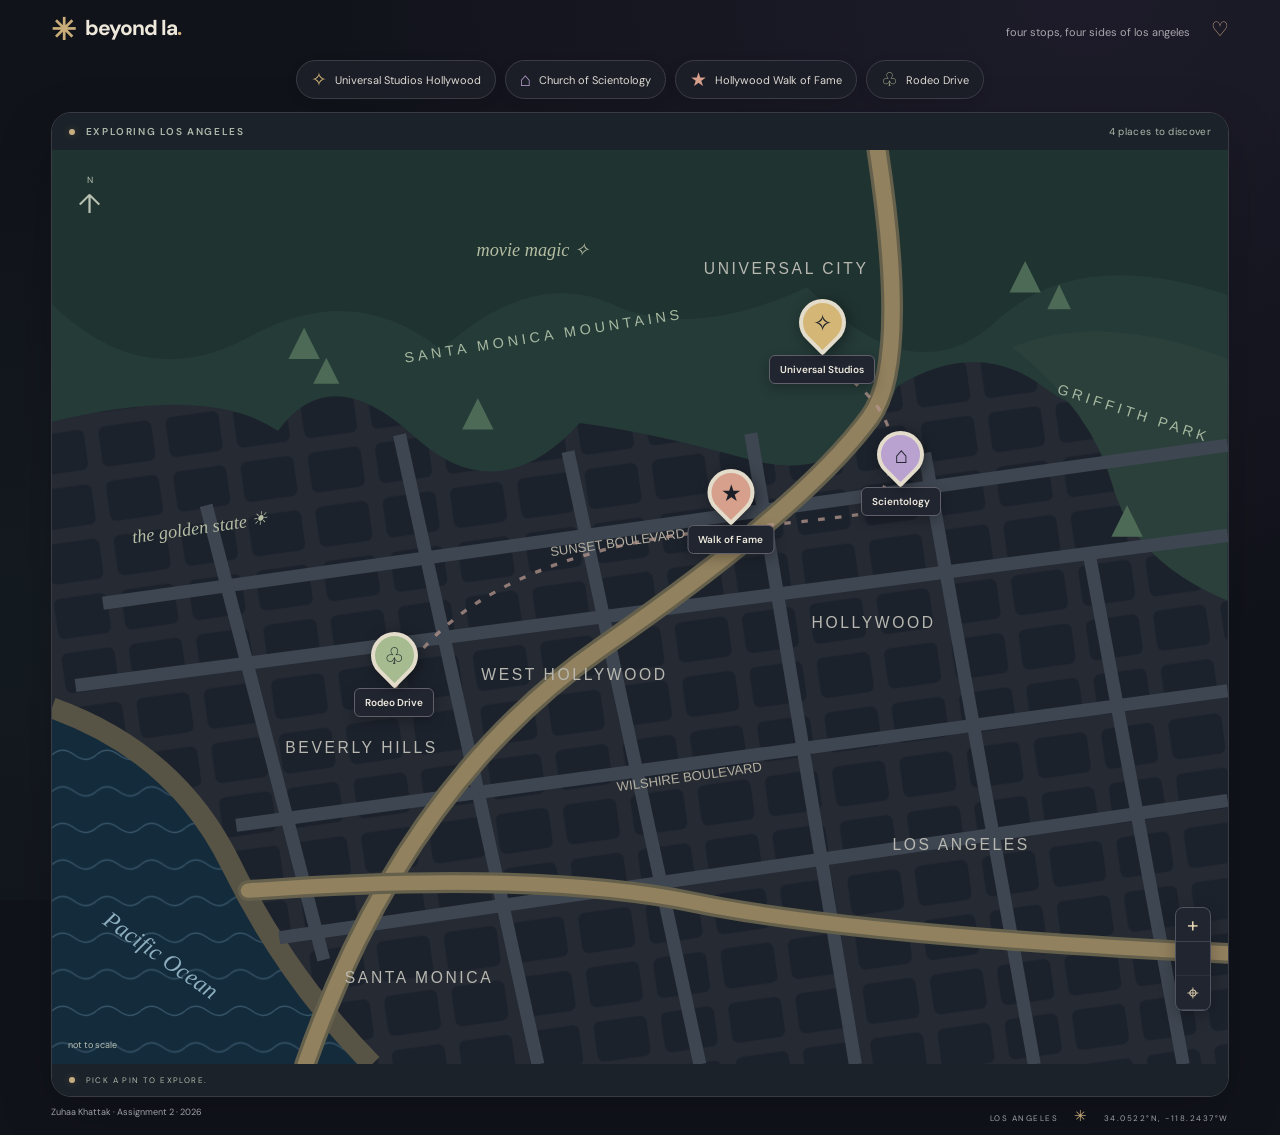
==== index.html @ 99b4400f "Create Beyond LA interactive travel website" ====
<!doctype html>
<html lang="en">
<head>
<meta charset="UTF-8"><meta name="viewport" content="width=device-width, initial-scale=1.0"><meta name="theme-color" content="#11131b">
<title>Assignment 2</title><link rel="stylesheet" href="styles.css"><script defer src="script.js"></script>
</head>
<body>
<header class="site-header"><a href="./index.html" class="logo"><span class="logo-icon">✳</span>beyond la<span class="logo-dot">.</span></a><span class="header-note">four stops, four sides of los angeles <span>♡</span></span></header>
<main>
<nav id="location-list" class="location-nav" aria-label="Explore the four locations"></nav>

<section class="explorer" aria-label="Explore Los Angeles locations">
<div class="map-column"><div class="map-topline"><span><span class="live-dot"></span> EXPLORING LOS ANGELES</span><span>4 places to discover</span></div>
<div class="map" id="map"><svg id="map-art" viewBox="0 0 900 700" preserveAspectRatio="xMidYMid meet" role="img" aria-label="Illustrated map of Los Angeles showing Beverly Hills, Hollywood, Church of Scientology, and Universal City">
<defs><pattern id="blocks" width="52" height="42" patternUnits="userSpaceOnUse" patternTransform="rotate(-8)"><rect width="52" height="42" fill="#252a33"/><rect x="5" y="5" width="41" height="31" rx="5" fill="#1c222c"/></pattern><pattern id="water" width="34" height="28" patternUnits="userSpaceOnUse"><path d="M0 15 Q8 8 17 15 T34 15" stroke="#365367" fill="none"/></pattern></defs>
<rect width="900" height="700" fill="url(#blocks)"/>
<path d="M0 0H900V205Q811 221 760 182T647 181Q610 258 534 237T404 209Q341 278 277 219T173 215Q120 179 0 208Z" fill="#253b38"/>
<path d="M0 0H900V111Q785 73 723 131T578 105Q490 146 429 118T298 153Q231 99 151 143T0 118Z" fill="#1b2d2c" opacity=".6"/>
<path d="M735 151Q804 123 900 160V345Q828 315 812 257T735 151" fill="#2b403b"/>
<path d="M0 430Q90 465 131 549T237 700H0Z" fill="#142b3b"/><path d="M0 430Q90 465 131 549T237 700H0Z" fill="url(#water)"/><path d="M0 427Q95 461 137 547T245 700" fill="none" stroke="#575345" stroke-width="16"/>
<g fill="none" stroke="#3e4651" stroke-width="10"><path d="M39 347L900 226"/><path d="M18 410L900 295"/><path d="M141 517L900 414"/><path d="M174 603L900 498"/><path d="M118 272L208 620"/><path d="M266 218L372 700"/><path d="M395 231L496 700"/><path d="M535 217L615 700"/><path d="M668 232L752 700"/><path d="M794 309L866 700"/></g>
<g fill="none" stroke-linecap="round"><path d="M194 700Q269 486 422 380T626 205Q657 164 632 0" stroke="#65604c" stroke-width="17"/><path d="M194 700Q269 486 422 380T626 205Q657 164 632 0" stroke="#92815e" stroke-width="12"/><path d="M150 567Q371 551 492 576T900 615" stroke="#65604c" stroke-width="16"/><path d="M150 567Q371 551 492 576T900 615" stroke="#92815e" stroke-width="11"/></g>
<g fill="#a7b9a1" font-family="Arial,sans-serif" font-size="11" letter-spacing="3" text-anchor="middle"><text x="377" y="146" transform="rotate(-9 377 146)">SANTA MONICA MOUNTAINS</text><text x="827" y="205" transform="rotate(18 827 205)">GRIFFITH PARK</text></g>
<g fill="#b8b8b1" font-family="Arial,sans-serif" font-size="12" letter-spacing="2" text-anchor="middle"><text x="237" y="462">BEVERLY HILLS</text><text x="400" y="406">WEST HOLLYWOOD</text><text x="629" y="366">HOLLYWOOD</text><text x="562" y="95">UNIVERSAL CITY</text><text x="696" y="536">LOS ANGELES</text><text x="281" y="638">SANTA MONICA</text></g>
<g fill="#b4afa0" font-family="Arial,sans-serif" font-size="10"><text x="382" y="311" transform="rotate(-8 382 311)">SUNSET BOULEVARD</text><text x="433" y="491" transform="rotate(-8 433 491)">WILSHIRE BOULEVARD</text></g>
<path d="M262 413Q319 309 519 290T634 264Q666 206 590 161" fill="none" stroke="#b5968d" stroke-width="2.5" stroke-dasharray="5 8" opacity=".75"/>
<g fill="#4d6a57"><path d="M193 136l-12 24h24zM210 159l-10 20h20zM326 190l-12 24h24zM745 85l-12 24h24zM771 103l-9 19h18zM823 272l-12 24h24z"/></g>
<g fill="#8caebf" font-family="Georgia,serif" font-size="18" font-style="italic"><text x="38" y="592" transform="rotate(35 38 592)">Pacific Ocean</text></g><g fill="#b5bda3" font-family="Georgia,serif" font-style="italic" font-size="14"><text x="325" y="81"> movie magic ✧</text><text x="62" y="301" transform="rotate(-8 62 301)">the golden state ☀</text></g>
</svg><div id="pins"></div><div class="compass" aria-hidden="true">N<span>↑</span></div><div class="map-controls"><button id="zoom-in" aria-label="Zoom in">+</button><button id="zoom-out" aria-label="Zoom out"></button><button id="reset-map" aria-label="Reset map view">⌖</button></div><span class="map-footnote">not to scale</span><div class="map-caption"><span></span></div></div>
<div class="map-bottom"><span><i></i> PICK A PIN TO EXPLORE.</span><span></span></div></div>

</section><footer><span>Zuhaa Khattak · Assignment 2 · 2026</span><span>LOS ANGELES <span class="footer-star">✳</span> 34.0522°N, -118.2437°W</span></footer>
</main></body></html>
---- styles.css ----
@import url('https://fonts.googleapis.com/css2?family=DM+Sans:wght@400;500;600;700&family=Playfair+Display:ital,wght@0,400;0,500;0,600;1,400;1,500&display=swap');
:root{--paper:#fbf8f1;--ink:#343d36;--line:#e5e3d8}*{box-sizing:border-box}body{margin:0;background:var(--paper);color:var(--ink);font-family:'DM Sans',sans-serif}button,a{-webkit-tap-highlight-color:transparent}button{font:inherit;cursor:pointer;color:inherit}button:focus-visible,a:focus-visible{outline:3px solid #587661;outline-offset:5px}a{color:inherit;text-decoration:none}.site-header{height:91px;border-bottom:1px solid var(--line);display:flex;align-items:center;justify-content:space-between;padding:0 6%}.logo{font-weight:700;font-size:23px;letter-spacing:-1px}.logo-icon{color:#6f8968;font-size:36px;vertical-align:middle;margin-right:10px}.logo-dot{color:#ce947c}.header-note{font-size:12px;color:#85877d}.header-note span{margin-left:18px;font-size:20px}main{max-width:1400px;margin:auto;padding:0 6%}.intro{padding:48px 0 36px;position:relative}.eyebrow{font-size:10px;letter-spacing:2.5px;font-weight:600}.eyebrow span{display:inline-block;width:7px;height:7px;background:#859876;border-radius:50%;margin-right:9px}h1{font-family:'Playfair Display',Georgia,serif;font-weight:400;font-size:clamp(40px,4.5vw,62px);letter-spacing:-2px;margin:13px 0 15px;line-height:1.2}h1 em{color:#73896a;font-weight:400}.sparkle{display:inline-block;font-size:44px;color:#cfab6b;margin-left:24px;transform:translateY(-16px)}.intro p{font-size:13px;color:#898c82;line-height:1.9;margin:0}.postmark{position:absolute;right:27px;top:59px;border:1px dashed #babca9;border-radius:50%;width:108px;height:108px;display:flex;flex-direction:column;justify-content:center;align-items:center;transform:rotate(12deg);font-size:10px;line-height:1.6;letter-spacing:2px;color:#869177}.postmark span{font-size:29px;line-height:1.1}.explorer{border:1px solid #dedfd3;border-radius:16px;overflow:hidden;display:grid;grid-template-columns:minmax(0,1fr) 325px;background:#fffdf7;box-shadow:0 8px 28px #4d584808}.map-column{min-width:0;border-right:1px solid var(--line)}.map-topline{display:flex;justify-content:space-between;padding:19px 24px;font-size:10px;color:#95968c;letter-spacing:.3px}.map-topline>span:first-child{letter-spacing:1.6px;color:#68755f;font-weight:600}.live-dot{display:inline-block;width:6px;height:6px;background:#8eaa81;border-radius:50%;margin-right:7px}.map{position:relative;aspect-ratio:900/700;overflow:hidden;background:#eeeade}.map svg{display:block;width:100%;height:100%;transition:transform .35s}#pins{position:absolute;inset:0;transition:transform .35s;pointer-events:none}.pin{position:absolute;transform:translate(-50%,-100%);border:0;background:none;display:flex;align-items:center;flex-direction:column;padding:0;pointer-events:auto;isolation:isolate}.pin-icon{width:47px;height:47px;border:4px solid #fffdf7;border-radius:50% 50% 50% 5%;transform:rotate(-45deg);background:var(--color);display:grid;place-items:center;box-shadow:0 4px 7px #424a3920;transition:scale .2s}.pin-icon span{transform:rotate(45deg);font-size:23px;color:#fffdf7}.pin-label{font-size:10px;font-weight:600;white-space:nowrap;margin-top:9px;background:#fffdf7;padding:7px 10px;border-radius:6px;box-shadow:0 2px 8px #424a3915}.pin:hover .pin-icon,.pin[aria-pressed=true] .pin-icon{scale:1.16}.pin[aria-pressed=true] .pin-label{outline:2px solid var(--color)}.compass{position:absolute;top:24px;left:26px;font-size:9px;color:#8c9382;text-align:center}.compass span{display:block;font-size:27px}.map-controls{position:absolute;right:17px;bottom:53px;display:flex;flex-direction:column;background:#fffdf9;box-shadow:0 2px 8px #424a3912;border-radius:8px;overflow:hidden}.map-controls button{border:0;border-bottom:1px solid #ebe9df;background:transparent;width:34px;height:34px;font-size:21px}.map-controls button:hover{background:#e7ecdf}.map-controls button:disabled{opacity:.4;cursor:default}.map-footnote{position:absolute;left:16px;bottom:13px;font-size:9px;color:#7b8279}.map-caption{position:absolute;right:67px;bottom:17px;font:italic 14px 'Playfair Display',Georgia,serif;color:#82856c;transform:rotate(-4deg)}.map-caption span{font-size:21px;padding-left:8px}.map-bottom{padding:18px 21px;display:flex;justify-content:space-between;align-items:center;gap:8px}.map-bottom>span{font-size:8px;letter-spacing:1.4px;color:#92998b}.map-bottom i{display:inline-block;width:6px;height:6px;background:#aab696;border-radius:50%;margin-right:7px}.map-bottom button{border:0;background:none;font-size:10px}.map-bottom button span{margin-left:8px}.sidebar{padding:29px 25px}.side-eyebrow{font-size:9px;letter-spacing:1.8px;color:#93958b;display:flex;justify-content:space-between}.side-eyebrow span{font-size:9px;letter-spacing:1px}h2{font:400 34px/1.2 'Playfair Display',Georgia,serif;letter-spacing:-.8px;margin:20px 0 12px}h2>span{font-family:Georgia,serif;font-size:30px;color:#91a080;margin-left:18px}.side-description{color:#99998e;font-size:11px;line-height:1.9;margin-bottom:26px}.location-card{display:flex;align-items:center;gap:13px;width:100%;text-align:left;border:1px solid #e5e4da;border-radius:10px;background:transparent;padding:15px 12px;margin:10px 0;transition:background .2s,transform .2s}.location-card:hover{background:#f3f1e7;transform:translateX(3px)}.card-icon{display:grid;place-items:center;flex-shrink:0;width:36px;height:39px;background:var(--tint);color:var(--color);border-radius:8px;font-size:21px}.card-text{flex:1}.card-text strong{font-size:11px;font-weight:500;display:block}.card-text small{font-size:9px;color:#9b9d92;display:block;margin-top:6px;letter-spacing:.2px}.card-arrow{font-size:15px;color:#a7aa9b}.note{display:flex;justify-content:center;gap:13px;align-items:center;margin-top:31px;transform:rotate(-3deg)}.note>span{font-size:32px;color:#b3b28f}.note p{font-size:11px;color:#8e9383;line-height:1.8}.note em{font:italic 14px 'Playfair Display',Georgia,serif}footer{display:flex;justify-content:space-between;padding:26px 0 30px;color:#9a9d90;font-size:10px}footer>span:last-child{font-size:8px;letter-spacing:1.5px}.footer-star{color:#9baa8a;font-size:15px;margin:0 12px}.back{background:none;border:0;padding:0;font-size:10px;color:#7d8776;margin-bottom:24px}.detail-icon{width:48px;height:48px;background:var(--tint);color:var(--color);border-radius:13px;display:grid;place-items:center;font-size:29px}.detail-title{font-size:30px;margin-top:15px}.detail-area{font-size:9px;letter-spacing:1.6px;color:#929889}.section-label{font-size:9px;letter-spacing:2px;color:#8b917f;margin:27px 0 12px}.story-space{min-height:104px;border-top:1px solid var(--line);border-bottom:1px solid var(--line);padding:12px 0;font-size:13px;line-height:1.8;white-space:pre-wrap}.photo-grid{display:grid;grid-template-columns:1fr 1fr;gap:10px}.photo-placeholder{height:112px;border:1px dashed #cbd0bf;background:#f3f2e9;border-radius:7px;display:flex;flex-direction:column;align-items:center;justify-content:center;color:#a3aa98;gap:10px;font-size:9px}.photo-placeholder span{font-size:22px}.photo-grid img{width:100%;height:112px;object-fit:cover;border-radius:7px}.detail-bottom{display:flex;justify-content:space-between;margin-top:23px;align-items:center;font-size:10px;color:#8d9684}.detail-bottom button{border:1px solid var(--line);border-radius:6px;background:none;padding:8px 12px;font-size:10px}[hidden]{display:none!important}@media(min-width:1400px){.map{max-height:585px}}@media(max-width:1050px){main{padding:0 4%}.explorer{grid-template-columns:minmax(0,1fr) 280px}.sidebar{padding:24px 19px}.map{min-height:470px}.pin-label{font-size:8px}.map-bottom>span{letter-spacing:.3px;font-size:7px}.map-caption{font-size:11px}.map-topline{padding:17px 14px;font-size:8px}}@media(max-width:720px){.site-header{height:75px;padding:0 5%}.logo{font-size:21px}.header-note{display:none}main{padding:0 5%}.intro{padding:35px 0 29px}h1{font-size:39px;letter-spacing:-1.4px}.sparkle{font-size:27px;margin-left:9px}.intro p{font-size:11px}.postmark{display:none}.explorer{display:flex;flex-direction:column}.map-column{border-right:0;border-bottom:1px solid var(--line)}.map{min-height:0;aspect-ratio:1.15}.pin-icon{width:37px;height:37px;border-width:3px}.pin-icon span{font-size:18px}.pin-label{font-size:7px;padding:6px;margin-top:6px}.map-caption{display:none}.map-controls{right:9px;bottom:31px}.map-controls button{width:30px;height:30px}.compass{left:13px;top:12px}.map-footnote{font-size:7px}.sidebar{padding:25px}.side-description{margin-bottom:18px}.location-card{padding:14px}.card-text strong{font-size:12px}.note{margin-top:20px}.photo-placeholder,.photo-grid img{height:145px}footer{font-size:8px;gap:20px;line-height:1.7}footer>span:last-child{font-size:7px;letter-spacing:.5px}.footer-star{margin:0 5px}}@media(prefers-reduced-motion:reduce){*{transition:none!important;scroll-behavior:auto!important}}

/* A tall map with a small, softly framed border around the page. */
:root{--page-width:1280px;--page-gutter:clamp(18px,4vw,64px)}
.site-header{height:58px;max-width:var(--page-width);margin:auto;padding:0 var(--page-gutter);border-bottom:0}
.logo{font-size:21px}.logo-icon{font-size:30px}.header-note{font-size:11px}.header-note span{color:#c88c79}
main{max-width:var(--page-width);padding:0 var(--page-gutter)}
.explorer{grid-template-columns:minmax(0,1fr) 280px;height:calc(100dvh - 94px);min-height:570px;border-radius:20px;box-shadow:0 8px 32px #65715c0c}
.map-column{display:flex;flex-direction:column;min-height:0}
.map-topline{padding:12px 17px;flex-shrink:0;background:#f7f7ed}
.map{flex:1;width:100%;min-width:0;min-height:0;max-height:none;aspect-ratio:auto}
.map svg{position:absolute;inset:0;width:100%;height:100%}
.map-bottom{padding:11px 17px;flex-shrink:0;background:#f7f7ed}
.sidebar{padding:25px 20px;min-height:0;overflow-y:auto;background:linear-gradient(160deg,#fffdf7,#f9f6ee)}
.sidebar h2{font-size:30px}
.side-description{margin-bottom:20px}
.location-card{padding:13px 10px;gap:10px;background:#fffef9;border-radius:13px}
.note{margin-top:26px}
.pin-label{border:1px solid #ffffffb0}
footer{padding:9px 0;font-size:9px}
@media(max-width:1050px) and (min-width:721px){
  :root{--page-gutter:26px}
  .explorer{grid-template-columns:minmax(0,1fr) 250px}
  .sidebar{padding:22px 15px}
}
@media(max-width:720px){
  :root{--page-gutter:14px}
  .site-header{height:54px}
  .logo{font-size:20px}
  .explorer{height:auto;min-height:0;border-radius:16px}
  .map-column{flex:none}
  .map{flex:none;height:clamp(430px,76dvh,760px);min-height:0;aspect-ratio:auto}
  .map-topline,.map-bottom{padding:11px 12px}
  .sidebar{overflow:visible;padding:22px}
  footer{padding:10px 0}
}

/* Location links sit above the map; stories have their own pages. */
.location-nav{display:flex;justify-content:center;flex-wrap:wrap;gap:9px;padding:2px 0 13px}
.location-link{display:flex;align-items:center;gap:8px;padding:9px 14px;border:1px solid #e6e3d8;border-radius:24px;background:#fffdf7;font-size:11px;transition:background .2s,transform .2s}
.location-link>span{color:var(--color);font-size:19px;line-height:1}
.location-link:hover,.location-link[aria-current=page]{background:var(--tint);border-color:var(--color);transform:translateY(-1px)}
.explorer{grid-template-columns:minmax(0,1fr);height:calc(100dvh - 143px)}
.map-column{border-right:0}
.story-page{border:1px solid var(--line);border-radius:20px;background:#fffdf7;padding:30px clamp(22px,4vw,55px);min-height:calc(100dvh - 145px)}
.back-to-map{font-size:12px;color:#75816c}
.story-heading{position:relative;padding:28px 0 25px;border-bottom:1px solid var(--line)}
.story-icon{display:grid;place-items:center;width:58px;height:58px;border-radius:17px;background:var(--tint);color:var(--color);font-size:32px;margin-bottom:20px}
.story-heading h1{font-size:clamp(32px,4vw,50px);margin:12px 50px 0 0;letter-spacing:-1.5px}
.story-heart{position:absolute;right:10px;top:35px;font-size:49px;color:var(--color);transform:rotate(12deg)}
.story-layout{display:grid;grid-template-columns:1fr 1fr;gap:40px;padding:8px 0 30px}
.story-page .story-space{min-height:220px;border:0;font-size:15px}
.story-page .photo-placeholder,.story-page .photo-grid img{height:220px}
.story-page .photo-grid{gap:15px}
.story-pagination{display:flex;align-items:center;justify-content:space-between;border-top:1px solid var(--line);padding-top:20px;color:#88907e;font-size:11px}
.story-pagination a{padding:10px 16px;border:1px solid var(--line);border-radius:9px;background:var(--tint)}
@media(max-width:720px){
  .location-nav{display:grid;grid-template-columns:1fr 1fr;gap:7px;padding-bottom:12px}
  .location-link{font-size:9px;padding:9px;gap:6px}
  .location-link>span{font-size:17px}
  .explorer{height:auto}
  .map{height:clamp(420px,72dvh,760px)}
  .story-page{padding:24px 20px}
  .story-layout{grid-template-columns:1fr;gap:0}
  .story-page .story-space{min-height:160px}
  .story-page .photo-placeholder,.story-page .photo-grid img{height:170px}
}

/* Keep the illustration and percentage-positioned pins on the same 900 × 700 canvas. */
.explorer{height:auto;min-height:0}
.map{flex:none;aspect-ratio:9 / 7;height:auto;min-height:0;max-height:none}

/* A proportionate, clickable map beside every location story. */
.story-columns{display:grid;grid-template-columns:minmax(0,1fr) minmax(0,1fr);gap:30px;align-items:start;margin-top:20px}
.story-content{min-width:0}
.story-columns .story-heading h1{font-size:clamp(27px,2.7vw,36px);line-height:1.15;margin:0;grid-column:1 / -1;letter-spacing:-1px}
.story-columns .story-heart{top:2px;right:0;font-size:27px}
.story-columns .story-layout{grid-template-columns:1fr;gap:0}
.story-columns .story-space{min-height:90px}
.story-columns .photo-placeholder,.story-columns .photo-grid img{height:145px}
.story-map{position:sticky;top:24px;margin-top:0;border:1px solid #dfe3d2;border-radius:16px;overflow:hidden;background:#f7f7ed;box-shadow:0 5px 20px #65715c0a}
.story-map .map-topline{font-size:8px;padding:13px}
.story-map .map-topline>span:first-child{letter-spacing:1px}
.story-map .mini-map{height:auto;min-height:0;max-height:none;aspect-ratio:9 / 7;width:100%}
.mini-map .pin-icon{width:31px;height:31px;border-width:3px}
.mini-map .pin-icon span{font-size:16px}
.mini-map .pin-label{font-size:7px;padding:4px 5px;margin-top:7px;visibility:hidden}
.mini-map .pin:hover,.mini-map .pin:focus-visible{z-index:3}
.mini-map .pin:hover .pin-label,.mini-map .pin:focus-visible .pin-label,.mini-map .pin[aria-current=page] .pin-label{visibility:visible}
.mini-map .pin[aria-current=page]{z-index:2}
.mini-map .pin[aria-current=page] .pin-icon{box-shadow:0 0 0 4px #ffffff90,0 4px 8px #424a3920}
.mini-map .pin[aria-current=page] .pin-label{outline:1px solid var(--color)}
.mini-map-footer{display:flex;justify-content:space-between;padding:13px;font-size:9px;color:#818b75}
.mini-map-footer a{font-weight:600}
@media(max-width:850px){.story-columns{grid-template-columns:minmax(0,1fr) minmax(260px,42%);gap:20px}.story-page{padding:24px}.story-columns .photo-grid{gap:8px}}
@media(max-width:720px){.story-columns{grid-template-columns:1fr}.story-map{position:static;margin:0 0 25px}.story-columns .photo-placeholder,.story-columns .photo-grid img{height:145px}}

/* Compact story composition keeps the content and map visually balanced. */
body[data-location] .story-page{min-height:0;padding:24px 30px}
.story-columns .story-heading{display:grid;grid-template-columns:42px 1fr;align-items:center;gap:12px;padding:0 0 18px}
.story-columns .story-icon{width:42px;height:42px;font-size:25px;border-radius:12px;margin:0}
.story-columns .story-heading .detail-area{margin:0;padding-right:32px;line-height:1.6}
.story-columns .section-label{margin:18px 0 10px}
.story-columns .story-layout{padding:0 0 22px}
body[data-location] .story-pagination{padding-top:15px}
@media(max-width:850px) and (min-width:721px){
  .story-columns{grid-template-columns:minmax(0,1fr) minmax(0,1fr);gap:20px}
  body[data-location] .story-page{padding:22px}
  .story-columns .story-heading h1{font-size:28px}
}
@media(max-width:720px){
  body[data-location] .story-page{padding:22px 18px}
  .story-columns{margin-top:18px;gap:8px}
  .story-columns .story-heading h1{font-size:30px}
  .story-map{margin-bottom:20px}
}

/* Midnight palette: quiet gold, smoky violet, and a city after dark. */
:root{color-scheme:dark;--paper:#11131b;--ink:#e8e3d8;--line:#343640}
body{background:radial-gradient(ellipse at 85% 0%,#29233780,transparent 50%),radial-gradient(ellipse at 0% 70%,#1d333040,transparent 55%),var(--paper);background-attachment:fixed}
::selection{background:#6a586f;color:#fff8e8}
.logo{color:#eee8da}.logo-icon,.logo-dot{color:#c9ad78}
.header-note{color:#aaa6ad}.header-note span{color:#c4a181}
.location-link{background:#1b1d27;border-color:#3b3c46;color:#dedbd3;box-shadow:0 3px 12px #00000018}
.location-link:hover,.location-link[aria-current=page]{background:var(--tint);border-color:var(--color);color:#f4eee2}
.explorer,.story-page{background:#191c25;border-color:#3a3b44;box-shadow:0 18px 55px #00000030}
.map-topline,.map-bottom,.story-map{background:#1b2229;border-color:#39434a}
.map-topline,.map-topline>span:first-child,.map-bottom>span{color:#b1b8ab}
.live-dot,.map-bottom i{background:#c7ae7f;box-shadow:0 0 9px #c7ae7f50}
.map{background:#202831}
.map-bottom button,.mini-map-footer{color:#bdc4b9}
.pin-icon{border-color:#e3dccb;box-shadow:0 4px 14px #00000065}
.pin-icon span{color:#1b2028}
.pin-label{color:#eee9dd;background:#202530;border:1px solid #61606a;box-shadow:0 4px 12px #00000040}
.mini-map .pin[aria-current=page] .pin-icon{box-shadow:0 0 0 4px #d4b77735,0 0 22px #d4b77740}
.compass,.map-footnote,.map-caption{color:#b9c1b3}
.map-controls{background:#202530;border:1px solid #515461;box-shadow:0 4px 16px #00000040}
.map-controls button{color:#e3d3b3;border-color:#3c424c}
.map-controls button:hover{background:#353644}
.story-heading h1{color:#eee7d7}
.back-to-map,.detail-area{color:#b5b9aa}
.section-label{color:#c9b589}
.story-space{color:#d0d0cd;line-height:1.9}
.story-icon{border:1px solid var(--color)}
.photo-placeholder{background:#20232e;border-color:#535363;color:#b6b1bb}
.story-pagination{color:#adaeb2}
.story-pagination a{border-color:#5d5548;color:#eee6d4}
.story-pagination a:hover{border-color:var(--color)}
footer{color:#a1a2a7}.footer-star{color:#c9ad78}
button:focus-visible,a:focus-visible{outline-color:#ddc28a}

/* Show the full portrait photos in the Walk of Fame album. */
body[data-location="walk-of-fame"] .photo-grid{align-items:start}
body[data-location="walk-of-fame"] .photo-grid img{display:block;width:100%;height:auto;object-fit:contain;border:1px solid var(--line)}

/* Preserve the full Scientology album photographs. */
body[data-location="scientology"] .photo-grid{align-items:start}
body[data-location="scientology"] .photo-grid img{display:block;width:100%;height:auto;object-fit:contain;border:1px solid var(--line)}

/* Preserve the complete Universal Studios photos without stretching or cropping. */
body[data-location="universal-studios"] .photo-grid{align-items:start}
body[data-location="universal-studios"] .photo-grid img{display:block;width:100%;height:auto;object-fit:contain;border:1px solid var(--line)}

/* Preserve the complete Rodeo Drive photographs. */
body[data-location="rodeo-drive"] .photo-grid{align-items:start}
body[data-location="rodeo-drive"] .photo-grid img{display:block;width:100%;height:auto;object-fit:contain;border:1px solid var(--line)}
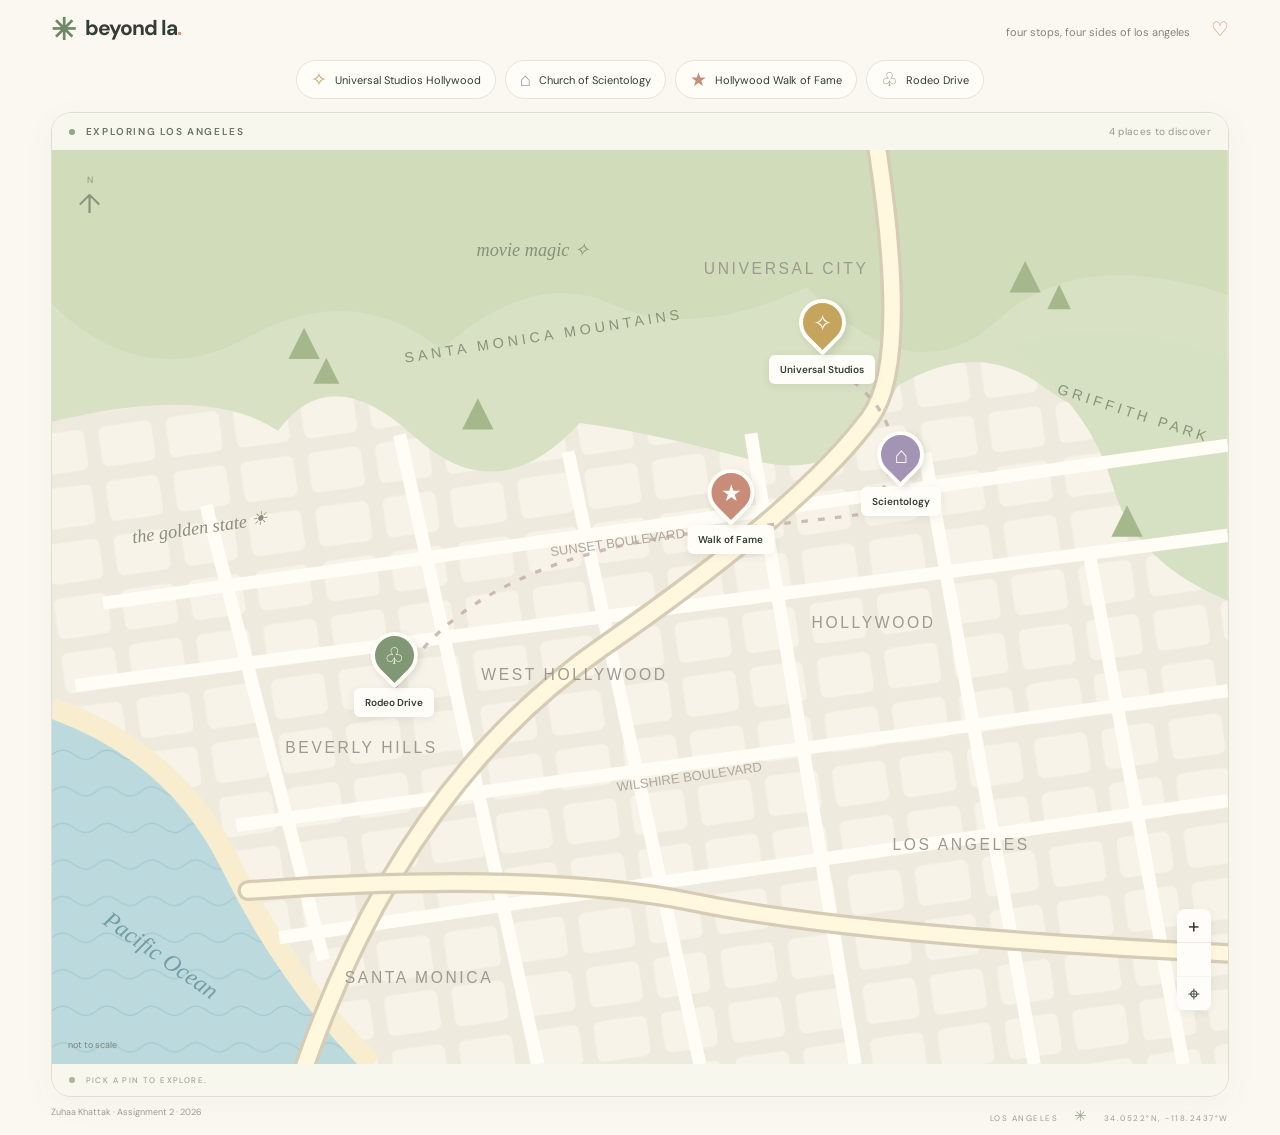
==== commit 2b523501: "Restore light theme and place albums beneath story maps" ====
--- a/index.html
+++ b/index.html
@@ -1,7 +1,7 @@
 <!doctype html>
 <html lang="en">
 <head>
-<meta charset="UTF-8"><meta name="viewport" content="width=device-width, initial-scale=1.0"><meta name="theme-color" content="#11131b">
+<meta charset="UTF-8"><meta name="viewport" content="width=device-width, initial-scale=1.0"><meta name="theme-color" content="#fbf8f1">
 <title>Assignment 2</title><link rel="stylesheet" href="styles.css"><script defer src="script.js"></script>
 </head>
 <body>
@@ -12,20 +12,20 @@
 <section class="explorer" aria-label="Explore Los Angeles locations">
 <div class="map-column"><div class="map-topline"><span><span class="live-dot"></span> EXPLORING LOS ANGELES</span><span>4 places to discover</span></div>
 <div class="map" id="map"><svg id="map-art" viewBox="0 0 900 700" preserveAspectRatio="xMidYMid meet" role="img" aria-label="Illustrated map of Los Angeles showing Beverly Hills, Hollywood, Church of Scientology, and Universal City">
-<defs><pattern id="blocks" width="52" height="42" patternUnits="userSpaceOnUse" patternTransform="rotate(-8)"><rect width="52" height="42" fill="#252a33"/><rect x="5" y="5" width="41" height="31" rx="5" fill="#1c222c"/></pattern><pattern id="water" width="34" height="28" patternUnits="userSpaceOnUse"><path d="M0 15 Q8 8 17 15 T34 15" stroke="#365367" fill="none"/></pattern></defs>
+<defs><pattern id="blocks" width="52" height="42" patternUnits="userSpaceOnUse" patternTransform="rotate(-8)"><rect width="52" height="42" fill="#eeeade"/><rect x="5" y="5" width="41" height="31" rx="5" fill="#f7f3e9"/></pattern><pattern id="water" width="34" height="28" patternUnits="userSpaceOnUse"><path d="M0 15 Q8 8 17 15 T34 15" stroke="#a6cbcf" fill="none"/></pattern></defs>
 <rect width="900" height="700" fill="url(#blocks)"/>
-<path d="M0 0H900V205Q811 221 760 182T647 181Q610 258 534 237T404 209Q341 278 277 219T173 215Q120 179 0 208Z" fill="#253b38"/>
-<path d="M0 0H900V111Q785 73 723 131T578 105Q490 146 429 118T298 153Q231 99 151 143T0 118Z" fill="#1b2d2c" opacity=".6"/>
-<path d="M735 151Q804 123 900 160V345Q828 315 812 257T735 151" fill="#2b403b"/>
-<path d="M0 430Q90 465 131 549T237 700H0Z" fill="#142b3b"/><path d="M0 430Q90 465 131 549T237 700H0Z" fill="url(#water)"/><path d="M0 427Q95 461 137 547T245 700" fill="none" stroke="#575345" stroke-width="16"/>
-<g fill="none" stroke="#3e4651" stroke-width="10"><path d="M39 347L900 226"/><path d="M18 410L900 295"/><path d="M141 517L900 414"/><path d="M174 603L900 498"/><path d="M118 272L208 620"/><path d="M266 218L372 700"/><path d="M395 231L496 700"/><path d="M535 217L615 700"/><path d="M668 232L752 700"/><path d="M794 309L866 700"/></g>
-<g fill="none" stroke-linecap="round"><path d="M194 700Q269 486 422 380T626 205Q657 164 632 0" stroke="#65604c" stroke-width="17"/><path d="M194 700Q269 486 422 380T626 205Q657 164 632 0" stroke="#92815e" stroke-width="12"/><path d="M150 567Q371 551 492 576T900 615" stroke="#65604c" stroke-width="16"/><path d="M150 567Q371 551 492 576T900 615" stroke="#92815e" stroke-width="11"/></g>
-<g fill="#a7b9a1" font-family="Arial,sans-serif" font-size="11" letter-spacing="3" text-anchor="middle"><text x="377" y="146" transform="rotate(-9 377 146)">SANTA MONICA MOUNTAINS</text><text x="827" y="205" transform="rotate(18 827 205)">GRIFFITH PARK</text></g>
-<g fill="#b8b8b1" font-family="Arial,sans-serif" font-size="12" letter-spacing="2" text-anchor="middle"><text x="237" y="462">BEVERLY HILLS</text><text x="400" y="406">WEST HOLLYWOOD</text><text x="629" y="366">HOLLYWOOD</text><text x="562" y="95">UNIVERSAL CITY</text><text x="696" y="536">LOS ANGELES</text><text x="281" y="638">SANTA MONICA</text></g>
-<g fill="#b4afa0" font-family="Arial,sans-serif" font-size="10"><text x="382" y="311" transform="rotate(-8 382 311)">SUNSET BOULEVARD</text><text x="433" y="491" transform="rotate(-8 433 491)">WILSHIRE BOULEVARD</text></g>
-<path d="M262 413Q319 309 519 290T634 264Q666 206 590 161" fill="none" stroke="#b5968d" stroke-width="2.5" stroke-dasharray="5 8" opacity=".75"/>
-<g fill="#4d6a57"><path d="M193 136l-12 24h24zM210 159l-10 20h20zM326 190l-12 24h24zM745 85l-12 24h24zM771 103l-9 19h18zM823 272l-12 24h24z"/></g>
-<g fill="#8caebf" font-family="Georgia,serif" font-size="18" font-style="italic"><text x="38" y="592" transform="rotate(35 38 592)">Pacific Ocean</text></g><g fill="#b5bda3" font-family="Georgia,serif" font-style="italic" font-size="14"><text x="325" y="81"> movie magic ✧</text><text x="62" y="301" transform="rotate(-8 62 301)">the golden state ☀</text></g>
+<path d="M0 0H900V205Q811 221 760 182T647 181Q610 258 534 237T404 209Q341 278 277 219T173 215Q120 179 0 208Z" fill="#d8e1c4"/>
+<path d="M0 0H900V111Q785 73 723 131T578 105Q490 146 429 118T298 153Q231 99 151 143T0 118Z" fill="#cbd9b5" opacity=".6"/>
+<path d="M735 151Q804 123 900 160V345Q828 315 812 257T735 151" fill="#d6e0c3"/>
+<path d="M0 430Q90 465 131 549T237 700H0Z" fill="#bcdadd"/><path d="M0 430Q90 465 131 549T237 700H0Z" fill="url(#water)"/><path d="M0 427Q95 461 137 547T245 700" fill="none" stroke="#f9edcf" stroke-width="16"/>
+<g fill="none" stroke="#fffdf6" stroke-width="10"><path d="M39 347L900 226"/><path d="M18 410L900 295"/><path d="M141 517L900 414"/><path d="M174 603L900 498"/><path d="M118 272L208 620"/><path d="M266 218L372 700"/><path d="M395 231L496 700"/><path d="M535 217L615 700"/><path d="M668 232L752 700"/><path d="M794 309L866 700"/></g>
+<g fill="none" stroke-linecap="round"><path d="M194 700Q269 486 422 380T626 205Q657 164 632 0" stroke="#d6cbb4" stroke-width="17"/><path d="M194 700Q269 486 422 380T626 205Q657 164 632 0" stroke="#fff7de" stroke-width="12"/><path d="M150 567Q371 551 492 576T900 615" stroke="#d6cbb4" stroke-width="16"/><path d="M150 567Q371 551 492 576T900 615" stroke="#fff7de" stroke-width="11"/></g>
+<g fill="#8a927b" font-family="Arial,sans-serif" font-size="11" letter-spacing="3" text-anchor="middle"><text x="377" y="146" transform="rotate(-9 377 146)">SANTA MONICA MOUNTAINS</text><text x="827" y="205" transform="rotate(18 827 205)">GRIFFITH PARK</text></g>
+<g fill="#9d9a90" font-family="Arial,sans-serif" font-size="12" letter-spacing="2" text-anchor="middle"><text x="237" y="462">BEVERLY HILLS</text><text x="400" y="406">WEST HOLLYWOOD</text><text x="629" y="366">HOLLYWOOD</text><text x="562" y="95">UNIVERSAL CITY</text><text x="696" y="536">LOS ANGELES</text><text x="281" y="638">SANTA MONICA</text></g>
+<g fill="#b0a99a" font-family="Arial,sans-serif" font-size="10"><text x="382" y="311" transform="rotate(-8 382 311)">SUNSET BOULEVARD</text><text x="433" y="491" transform="rotate(-8 433 491)">WILSHIRE BOULEVARD</text></g>
+<path d="M262 413Q319 309 519 290T634 264Q666 206 590 161" fill="none" stroke="#bca7a5" stroke-width="2.5" stroke-dasharray="5 8" opacity=".75"/>
+<g fill="#a5b88b"><path d="M193 136l-12 24h24zM210 159l-10 20h20zM326 190l-12 24h24zM745 85l-12 24h24zM771 103l-9 19h18zM823 272l-12 24h24z"/></g>
+<g fill="#729da3" font-family="Georgia,serif" font-size="18" font-style="italic"><text x="38" y="592" transform="rotate(35 38 592)">Pacific Ocean</text></g><g fill="#898f78" font-family="Georgia,serif" font-style="italic" font-size="14"><text x="325" y="81"> movie magic ✧</text><text x="62" y="301" transform="rotate(-8 62 301)">the golden state ☀</text></g>
 </svg><div id="pins"></div><div class="compass" aria-hidden="true">N<span>↑</span></div><div class="map-controls"><button id="zoom-in" aria-label="Zoom in">+</button><button id="zoom-out" aria-label="Zoom out"></button><button id="reset-map" aria-label="Reset map view">⌖</button></div><span class="map-footnote">not to scale</span><div class="map-caption"><span></span></div></div>
 <div class="map-bottom"><span><i></i> PICK A PIN TO EXPLORE.</span><span></span></div></div>
 
--- a/styles.css
+++ b/styles.css
@@ -116,40 +116,6 @@
   .story-map{margin-bottom:20px}
 }
 
-/* Midnight palette: quiet gold, smoky violet, and a city after dark. */
-:root{color-scheme:dark;--paper:#11131b;--ink:#e8e3d8;--line:#343640}
-body{background:radial-gradient(ellipse at 85% 0%,#29233780,transparent 50%),radial-gradient(ellipse at 0% 70%,#1d333040,transparent 55%),var(--paper);background-attachment:fixed}
-::selection{background:#6a586f;color:#fff8e8}
-.logo{color:#eee8da}.logo-icon,.logo-dot{color:#c9ad78}
-.header-note{color:#aaa6ad}.header-note span{color:#c4a181}
-.location-link{background:#1b1d27;border-color:#3b3c46;color:#dedbd3;box-shadow:0 3px 12px #00000018}
-.location-link:hover,.location-link[aria-current=page]{background:var(--tint);border-color:var(--color);color:#f4eee2}
-.explorer,.story-page{background:#191c25;border-color:#3a3b44;box-shadow:0 18px 55px #00000030}
-.map-topline,.map-bottom,.story-map{background:#1b2229;border-color:#39434a}
-.map-topline,.map-topline>span:first-child,.map-bottom>span{color:#b1b8ab}
-.live-dot,.map-bottom i{background:#c7ae7f;box-shadow:0 0 9px #c7ae7f50}
-.map{background:#202831}
-.map-bottom button,.mini-map-footer{color:#bdc4b9}
-.pin-icon{border-color:#e3dccb;box-shadow:0 4px 14px #00000065}
-.pin-icon span{color:#1b2028}
-.pin-label{color:#eee9dd;background:#202530;border:1px solid #61606a;box-shadow:0 4px 12px #00000040}
-.mini-map .pin[aria-current=page] .pin-icon{box-shadow:0 0 0 4px #d4b77735,0 0 22px #d4b77740}
-.compass,.map-footnote,.map-caption{color:#b9c1b3}
-.map-controls{background:#202530;border:1px solid #515461;box-shadow:0 4px 16px #00000040}
-.map-controls button{color:#e3d3b3;border-color:#3c424c}
-.map-controls button:hover{background:#353644}
-.story-heading h1{color:#eee7d7}
-.back-to-map,.detail-area{color:#b5b9aa}
-.section-label{color:#c9b589}
-.story-space{color:#d0d0cd;line-height:1.9}
-.story-icon{border:1px solid var(--color)}
-.photo-placeholder{background:#20232e;border-color:#535363;color:#b6b1bb}
-.story-pagination{color:#adaeb2}
-.story-pagination a{border-color:#5d5548;color:#eee6d4}
-.story-pagination a:hover{border-color:var(--color)}
-footer{color:#a1a2a7}.footer-star{color:#c9ad78}
-button:focus-visible,a:focus-visible{outline-color:#ddc28a}
-
 /* Show the full portrait photos in the Walk of Fame album. */
 body[data-location="walk-of-fame"] .photo-grid{align-items:start}
 body[data-location="walk-of-fame"] .photo-grid img{display:block;width:100%;height:auto;object-fit:contain;border:1px solid var(--line)}
@@ -165,3 +131,11 @@
 /* Preserve the complete Rodeo Drive photographs. */
 body[data-location="rodeo-drive"] .photo-grid{align-items:start}
 body[data-location="rodeo-drive"] .photo-grid img{display:block;width:100%;height:auto;object-fit:contain;border:1px solid var(--line)}
+
+/* Keep each album directly beneath its map. */
+:root{color-scheme:light}
+.story-media{min-width:0;padding-bottom:24px}
+.story-media .story-map{position:static;margin:0}
+.story-media .section-label{margin:22px 0 12px}
+.story-space{line-height:1.9}
+@media(max-width:720px){.story-media{padding-bottom:20px}}
